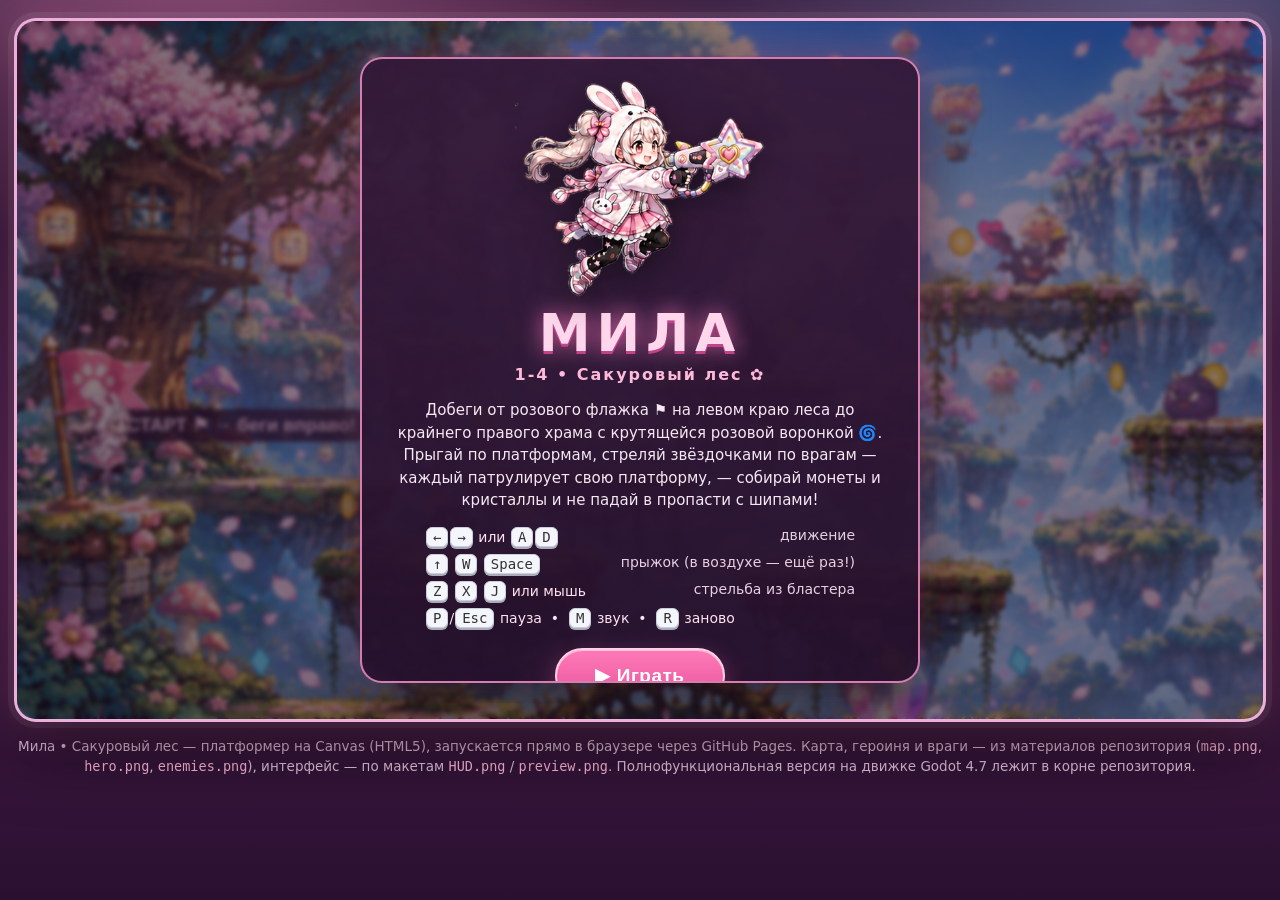
==== docs/index.html @ 4f04f0ec "Добавить HTML5-версию игры в docs/ для запуска через GitHub Pages - docs/: готовая к публикации веб-" ====
<!DOCTYPE html>
<html lang="ru">
<head>
<meta charset="UTF-8">
<meta name="viewport" content="width=device-width, initial-scale=1.0, maximum-scale=1.0, user-scalable=no">
<title>Мила • Сакуровый лес — платформер</title>
<link rel="icon" href="assets/sprites/hero_idle.png">
<link rel="stylesheet" href="style.css">
</head>
<body>
<main class="page">
  <div class="game-shell" id="shell">

    <canvas id="game" width="1280" height="720" aria-label="Игра: Мила в Сакуровом лесу"></canvas>

    <!-- ===== HUD (по макету HUD.png / preview.png) ===== -->
    <div class="hud" id="hud" hidden>
      <!-- слева: профиль -->
      <div class="hud-profile panel">
        <div class="portrait"><img src="assets/sprites/hero_idle.png" alt="Мила"></div>
        <div class="profile-main">
          <div class="hero-name">МИЛА <span class="sakura">✿</span></div>
          <div class="hearts" id="hearts" title="Здоровье"></div>
          <div class="resources">
            <span class="res coin-res">⭐ <b id="coins">0</b></span>
            <span class="res gem-res">♦ <b id="gems">0</b></span>
          </div>
        </div>
      </div>

      <!-- центр: уровень + прогресс -->
      <div class="hud-center">
        <div class="level-banner">❖ 1-4 • САКУРОВЫЙ ЛЕС ❖</div>
        <div class="progress" title="Путь от флажка к порталу">
          <span class="progress-flag">⚑</span>
          <div class="progress-track"><div class="progress-fill" id="progressFill"></div><div class="progress-dot" id="progressDot">🌸</div></div>
          <span class="progress-portal">🌀</span>
        </div>
      </div>

      <!-- справа: комбо, таймер, кнопки -->
      <div class="hud-right">
        <div class="panel combo-panel">КОМБО <b>★ ×<span id="combo">0</span></b></div>
        <div class="panel timer-panel">⏱ <span id="timer">00:00</span></div>
        <button class="icon-btn" id="soundBtn" title="Звук (M)">🔊</button>
        <button class="icon-btn" id="pauseBtn" title="Пауза (P / Esc)">⏸</button>
      </div>

      <!-- слева внизу: подсказки -->
      <div class="hud-controls panel">
        <span><kbd>←</kbd><kbd>→</kbd> движение</span>
        <span><kbd>↑</kbd>/<kbd>Space</kbd> прыжок ×2</span>
        <span><kbd>Z</kbd> атака</span>
      </div>

      <!-- справа внизу: оружие и энергия -->
      <div class="hud-weapon panel">
        <div class="weapon-card active">⭐<small>Z • ∞</small></div>
        <div class="weapon-info">
          <div class="weapon-label">ЗВЁЗДНЫЙ БЛАСТЕР • ЭНЕРГИЯ</div>
          <div class="energy-track"><div class="energy-fill" id="energyFill"></div></div>
          <div class="foes-left">Врагов осталось: <b id="foesLeft">0</b></div>
        </div>
      </div>

      <div class="toast" id="toast" hidden>⚠ ОСТОРОЖНО! ВРАГИ!</div>
    </div>

    <!-- сенсорное управление -->
    <div class="touch" id="touch" hidden>
      <div class="touch-group">
        <button class="touch-btn" data-k="left">◀</button>
        <button class="touch-btn" data-k="right">▶</button>
      </div>
      <div class="touch-group">
        <button class="touch-btn touch-shoot" data-k="shoot">⭐</button>
        <button class="touch-btn touch-jump" data-k="jump">▲</button>
      </div>
    </div>

    <!-- ===== СТАРТОВЫЙ ЭКРАН ===== -->
    <section class="overlay" id="menu">
      <div class="card menu-card">
        <img class="menu-hero" src="assets/sprites/hero_shoot.png" alt="Мила со звёздным бластером">
        <h1>МИЛА</h1>
        <p class="subtitle">1-4 • Сакуровый лес ✿</p>
        <p class="story">Добеги от розового флажка ⚑ на левом краю леса до крайнего
          правого храма с крутящейся розовой воронкой 🌀. Прыгай по платформам,
          стреляй звёздочками по врагам — каждый патрулирует свою платформу, —
          собирай монеты и кристаллы и не падай в пропасти с шипами!</p>
        <div class="controls-grid">
          <div><kbd>←</kbd><kbd>→</kbd> или <kbd>A</kbd><kbd>D</kbd><span>движение</span></div>
          <div><kbd>↑</kbd> <kbd>W</kbd> <kbd>Space</kbd><span>прыжок (в воздухе — ещё раз!)</span></div>
          <div><kbd>Z</kbd> <kbd>X</kbd> <kbd>J</kbd> или мышь<span>стрельба из бластера</span></div>
          <div><kbd>P</kbd>/<kbd>Esc</kbd> пауза &nbsp;•&nbsp; <kbd>M</kbd> звук &nbsp;•&nbsp; <kbd>R</kbd> заново</div>
        </div>
        <button class="big-btn" id="startBtn" disabled>Загрузка…</button>
        <p class="hint" id="loadHint">Загружаем карту и спрайты…</p>
      </div>
    </section>

    <!-- ===== ПАУЗА ===== -->
    <section class="overlay" id="pauseMenu" hidden>
      <div class="card">
        <h2>⏸ Пауза</h2>
        <p class="story">Лепестки сакуры подождут. 🌸</p>
        <button class="big-btn" id="resumeBtn">Продолжить</button>
        <button class="ghost-btn" id="restartBtn2">Начать уровень заново</button>
      </div>
    </section>

    <!-- ===== ПОБЕДА ===== -->
    <section class="overlay" id="winMenu" hidden>
      <div class="card">
        <img class="end-hero" src="assets/sprites/hero_win.png" alt="Мила празднует победу">
        <h2>🎉 Уровень пройден!</h2>
        <p class="story">Мила добралась до храма и шагнула в крутящуюся розовую воронку!</p>
        <div class="stats" id="winStats"></div>
        <button class="big-btn" id="againBtn">Играть ещё раз</button>
      </div>
    </section>

    <!-- ===== ПОРАЖЕНИЕ ===== -->
    <section class="overlay" id="overMenu" hidden>
      <div class="card">
        <img class="end-hero dead" src="assets/sprites/hero_dead.png" alt="Мила упала">
        <h2>💔 Ох, Мила упала…</h2>
        <p class="story">Сердечки закончились. Но сакуровый лес верит в тебя — попробуй ещё раз!</p>
        <div class="stats" id="overStats"></div>
        <button class="big-btn" id="retryBtn">Попробовать снова</button>
      </div>
    </section>
  </div>

  <p class="footer">Мила • Сакуровый лес — платформер на Canvas (HTML5), запускается прямо в браузере через GitHub Pages.
     Карта, героиня и враги — из материалов репозитория
     (<code>map.png</code>, <code>hero.png</code>, <code>enemies.png</code>), интерфейс — по макетам <code>HUD.png</code> / <code>preview.png</code>.
     Полнофункциональная версия на движке Godot 4.7 лежит в корне репозитория.</p>
</main>
<script src="game.js"></script>
</body>
</html>
---- docs/style.css ----
*{box-sizing:border-box}
html,body{margin:0;padding:0}
body{
  min-height:100vh;font-family:"Segoe UI",system-ui,-apple-system,sans-serif;color:#fff;
  background:
    radial-gradient(900px 500px at 15% -5%,rgba(255,150,200,.45),transparent 60%),
    radial-gradient(900px 600px at 90% 0%,rgba(150,200,255,.35),transparent 60%),
    linear-gradient(180deg,#2b1535 0%,#4a1e4d 55%,#2a1030 100%);
  display:flex;justify-content:center;
}
.page{width:min(1320px,100%);padding:18px 14px 26px}
.game-shell{
  position:relative;width:100%;aspect-ratio:16/9;max-height:calc(100vh - 90px);
  margin:0 auto;border-radius:22px;overflow:hidden;background:#8ecdf0;
  border:3px solid rgba(255,170,215,.85);
  box-shadow:0 24px 70px rgba(0,0,0,.55),0 0 0 6px rgba(255,255,255,.08),0 0 44px rgba(255,120,190,.35);
  touch-action:none;user-select:none;-webkit-user-select:none;
}
canvas{position:absolute;inset:0;width:100%;height:100%;display:block}

/* ---------- HUD ---------- */
.hud{position:absolute;inset:0;pointer-events:none;z-index:5}
.hud[hidden]{display:none}
.panel{
  background:linear-gradient(180deg,rgba(43,22,48,.88),rgba(43,22,48,.78));
  border:2px solid rgba(255,150,205,.75);border-radius:16px;
  box-shadow:0 6px 18px rgba(20,0,25,.35),inset 0 1px 0 rgba(255,255,255,.18);
  backdrop-filter:blur(3px);
}
.hud-profile{position:absolute;top:12px;left:12px;display:flex;gap:10px;align-items:center;padding:8px 14px 8px 8px}
.portrait{
  width:58px;height:58px;border-radius:50%;overflow:hidden;flex:0 0 auto;
  background:radial-gradient(circle at 50% 35%,#ffe3f1,#ffb9d9);
  border:3px solid #ff8fc4;box-shadow:0 0 0 2px #fff3,0 0 14px #ff8fc4;
}
.portrait img{width:100%;height:100%;object-fit:cover;object-position:50% 8%;transform:scale(1.55)}
.hero-name{font-weight:900;font-size:22px;letter-spacing:2px;color:#ffd7ec;text-shadow:0 2px 0 #c2438b,0 0 12px rgba(255,120,190,.7);line-height:1}
.sakura{color:#ff9ecb;font-size:16px}
.hearts{font-size:19px;letter-spacing:2px;margin:3px 0 2px;color:#ff5f9e;text-shadow:0 1px 0 #7c1d4e}
.hearts .off{filter:grayscale(1);opacity:.35}
.resources{display:flex;gap:8px;font-size:14px}
.res{background:rgba(0,0,0,.35);border:1px solid rgba(255,255,255,.25);padding:1px 9px;border-radius:999px}
.coin-res{color:#ffd94d}.gem-res{color:#7fe3ff}

.hud-center{position:absolute;top:12px;left:50%;transform:translateX(-50%);width:min(430px,38%);text-align:center}
.level-banner{
  display:inline-block;font-weight:900;letter-spacing:1px;font-size:clamp(13px,1.6vw,19px);color:#ffe9f5;
  background:linear-gradient(90deg,#e7549b,#ff8fc4,#e7549b);padding:8px 22px;border-radius:999px;
  border:2px solid #ffd0e6;box-shadow:0 6px 16px rgba(60,0,40,.4);text-shadow:0 1px 2px #8c2560;white-space:nowrap;
}
.progress{display:flex;align-items:center;gap:6px;margin-top:8px;font-size:15px}
.progress-track{position:relative;flex:1;height:10px;background:rgba(30,10,35,.65);border:1px solid rgba(255,170,215,.6);border-radius:99px}
.progress-fill{height:100%;width:0%;border-radius:99px;background:linear-gradient(90deg,#ff8fc4,#ffd94d)}
.progress-dot{position:absolute;top:50%;left:0%;transform:translate(-50%,-58%);font-size:15px}
.progress-flag{color:#ff8fc4}.progress-portal{color:#c9a6ff}

.hud-right{position:absolute;top:12px;right:12px;display:flex;gap:8px;align-items:flex-start;pointer-events:auto}
.combo-panel,.timer-panel{padding:9px 13px;font-size:15px;color:#ffd7ec}
.combo-panel b{color:#ffd94d;font-size:18px}
.icon-btn{
  pointer-events:auto;cursor:pointer;width:42px;height:42px;font-size:19px;color:#fff;
  background:linear-gradient(180deg,rgba(43,22,48,.9),rgba(43,22,48,.75));
  border:2px solid rgba(255,150,205,.75);border-radius:13px;box-shadow:0 6px 14px rgba(20,0,25,.35);
}
.icon-btn:hover{border-color:#fff;transform:translateY(-1px)}

.hud-controls{position:absolute;left:12px;bottom:12px;padding:9px 13px;display:flex;gap:14px;font-size:13px;color:#ffe3f1}
kbd{
  display:inline-block;min-width:22px;text-align:center;padding:1px 6px;margin:0 1px;border-radius:6px;
  background:#f4f6fb;color:#333;font:700 12px/1.5 inherit;border:1px solid #c9cedb;box-shadow:0 2px 0 #aab;
}
.hud-weapon{position:absolute;right:12px;bottom:12px;padding:9px 13px;display:flex;gap:11px;align-items:center;min-width:250px}
.weapon-card{
  width:52px;height:52px;border-radius:13px;display:flex;flex-direction:column;align-items:center;justify-content:center;
  font-size:24px;background:radial-gradient(circle at 50% 30%,#ff9ecb,#d63384);border:2px solid #ffd0e6;box-shadow:0 0 14px rgba(255,110,180,.8);
}
.weapon-card small{font-size:10px;font-weight:800}
.weapon-label{font-size:11px;font-weight:800;letter-spacing:.6px;color:#ffd7ec}
.energy-track{height:11px;margin:5px 0 4px;background:rgba(0,0,0,.45);border:1px solid rgba(255,170,215,.55);border-radius:99px;overflow:hidden}
.energy-fill{height:100%;width:100%;background:repeating-linear-gradient(90deg,#ff5fa8 0 12px,#ff8fc4 12px 24px)}
.energy-fill.low{background:#ff4040}
.foes-left{font-size:12px;color:#e9d8ff}

.toast{
  position:absolute;top:86px;right:14px;padding:10px 16px;border-radius:14px;font-weight:900;color:#5b2144;
  background:linear-gradient(180deg,#fff,#ffd7ec);border:2px solid #ff8fc4;box-shadow:0 10px 24px rgba(40,0,30,.4);
  animation:toastIn .25s ease-out;
}
@keyframes toastIn{from{transform:translateX(20px);opacity:0}to{transform:none;opacity:1}}

/* ---------- сенсорные кнопки ---------- */
.touch{position:absolute;left:0;right:0;bottom:64px;display:flex;justify-content:space-between;padding:0 14px;z-index:6;pointer-events:none}
.touch[hidden]{display:none}
.touch-group{display:flex;gap:12px}
.touch-btn{
  pointer-events:auto;width:62px;height:62px;border-radius:50%;font-size:24px;color:#fff;cursor:pointer;
  background:rgba(43,22,48,.55);border:2px solid rgba(255,170,215,.8);backdrop-filter:blur(2px);
}
.touch-btn.on{background:rgba(255,95,168,.75)}

/* ---------- экраны ---------- */
.overlay{
  position:absolute;inset:0;z-index:10;display:flex;align-items:center;justify-content:center;padding:16px;
  background:radial-gradient(800px 480px at 50% 30%,rgba(255,170,215,.28),transparent 65%),rgba(30,8,32,.55);backdrop-filter:blur(2px);
}
.overlay[hidden]{display:none}
.card{
  position:relative;width:min(560px,94%);max-height:94%;overflow:auto;text-align:center;padding:26px 30px 24px;border-radius:22px;
  background:linear-gradient(180deg,rgba(52,26,58,.95),rgba(38,16,44,.95));
  border:2px solid rgba(255,150,205,.8);box-shadow:0 24px 60px rgba(0,0,0,.6),0 0 34px rgba(255,120,190,.3);
}
.card h1{margin:2px 0 0;font-size:52px;letter-spacing:6px;color:#ffd7ec;text-shadow:0 3px 0 #c2438b,0 0 22px rgba(255,120,190,.8)}
.card h2{margin:4px 0 6px;font-size:32px;color:#ffd7ec;text-shadow:0 2px 0 #c2438b}
.subtitle{margin:2px 0 10px;font-weight:800;letter-spacing:2px;color:#ffb9d9}
.story{color:#f6e7f3;line-height:1.5;font-size:15px}
.menu-hero{width:min(250px,55%);margin-top:-6px;filter:drop-shadow(0 10px 16px rgba(0,0,0,.45))}
.end-hero{width:min(190px,50%);filter:drop-shadow(0 10px 16px rgba(0,0,0,.45))}
.end-hero.dead{width:min(230px,60%)}
.controls-grid{display:grid;gap:7px;margin:14px auto 4px;text-align:left;font-size:14px;color:#ffe3f1;max-width:430px}
.controls-grid span{float:right;color:#e9cfe2}
.big-btn{
  cursor:pointer;margin-top:16px;padding:14px 38px;font-size:19px;font-weight:900;letter-spacing:.5px;color:#fff;
  background:linear-gradient(180deg,#ff7ab8,#e7549b);border:2px solid #ffd0e6;border-radius:999px;
  box-shadow:0 10px 24px rgba(231,84,155,.45),inset 0 1px 0 #fff8;transition:transform .12s,box-shadow .12s;
}
.big-btn:hover:not(:disabled){transform:translateY(-2px) scale(1.02);box-shadow:0 14px 30px rgba(231,84,155,.6)}
.big-btn:disabled{opacity:.55;cursor:wait}
.ghost-btn{
  display:block;margin:12px auto 0;cursor:pointer;padding:10px 22px;font-weight:700;color:#ffd7ec;background:transparent;
  border:2px solid rgba(255,150,205,.6);border-radius:999px;
}
.ghost-btn:hover{border-color:#fff}
.hint{font-size:13px;color:#d9b8d2}
.stats{display:flex;flex-wrap:wrap;gap:9px;justify-content:center;margin-top:12px}
.stats div{background:rgba(255,255,255,.08);border:1px solid rgba(255,170,215,.45);border-radius:13px;padding:9px 14px;font-size:14px}
.stats b{display:block;font-size:20px;color:#ffd94d}
.footer{text-align:center;color:#e5c6de;font-size:13.5px;line-height:1.5}
.footer code{color:#ffb9d9}

@media (max-width:760px){
  .hud-controls{display:none}
  .hud-center{width:44%}
  .level-banner{font-size:12px;padding:6px 12px}
  .portrait{width:44px;height:44px}.hero-name{font-size:17px}.hearts{font-size:15px}
  .hud-weapon{min-width:0}.weapon-info{display:none}
  .combo-panel,.timer-panel{font-size:12px;padding:7px 9px}
  .card h1{font-size:38px}
  .page{padding:8px 6px 16px}
}
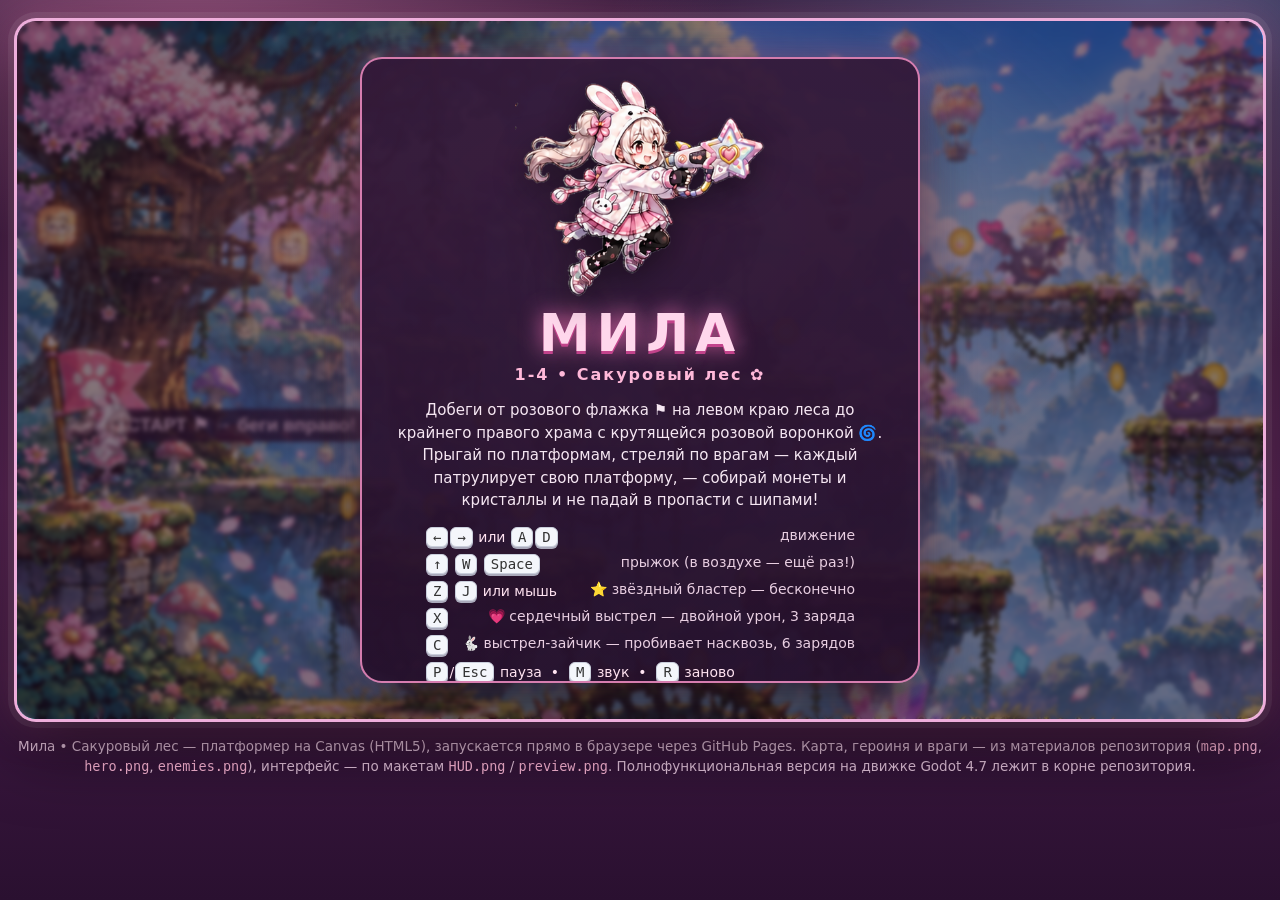
==== commit 76ddbd37: "Добавить панель способностей Z/X/C из макета HUD.png - scripts/player.gd: три оружия — Z (звёздный б" ====
--- a/docs/index.html
+++ b/docs/index.html
@@ -50,14 +50,18 @@
       <div class="hud-controls panel">
         <span><kbd>←</kbd><kbd>→</kbd> движение</span>
         <span><kbd>↑</kbd>/<kbd>Space</kbd> прыжок ×2</span>
-        <span><kbd>Z</kbd> атака</span>
+        <span><kbd>Z</kbd>/<kbd>X</kbd>/<kbd>C</kbd> оружие</span>
       </div>
 
-      <!-- справа внизу: оружие и энергия -->
+      <!-- справа внизу: панель способностей (Z/X/C) и энергия -->
       <div class="hud-weapon panel">
-        <div class="weapon-card active">⭐<small>Z • ∞</small></div>
+        <div class="weapon-cards">
+          <div class="weapon-card active" title="Звёздный бластер — бесконечно">⭐<small>Z • ∞</small></div>
+          <div class="weapon-card" id="heartCard" title="Сердечный выстрел — двойной урон">💗<small>X • <span id="heartCharges">3</span>/3</small></div>
+          <div class="weapon-card" id="bunnyCard" title="Выстрел-зайчик — пробивает насквозь">🐇<small>C • <span id="bunnyCharges">6</span>/6</small></div>
+        </div>
         <div class="weapon-info">
-          <div class="weapon-label">ЗВЁЗДНЫЙ БЛАСТЕР • ЭНЕРГИЯ</div>
+          <div class="weapon-label">ПАТРОНЫ • ЭНЕРГИЯ</div>
           <div class="energy-track"><div class="energy-fill" id="energyFill"></div></div>
           <div class="foes-left">Врагов осталось: <b id="foesLeft">0</b></div>
         </div>
@@ -73,6 +77,8 @@
         <button class="touch-btn" data-k="right">▶</button>
       </div>
       <div class="touch-group">
+        <button class="touch-btn touch-bunny" data-k="bunny">🐇</button>
+        <button class="touch-btn touch-heart" data-k="heart">💗</button>
         <button class="touch-btn touch-shoot" data-k="shoot">⭐</button>
         <button class="touch-btn touch-jump" data-k="jump">▲</button>
       </div>
@@ -86,12 +92,14 @@
         <p class="subtitle">1-4 • Сакуровый лес ✿</p>
         <p class="story">Добеги от розового флажка ⚑ на левом краю леса до крайнего
           правого храма с крутящейся розовой воронкой 🌀. Прыгай по платформам,
-          стреляй звёздочками по врагам — каждый патрулирует свою платформу, —
+          стреляй по врагам — каждый патрулирует свою платформу, —
           собирай монеты и кристаллы и не падай в пропасти с шипами!</p>
         <div class="controls-grid">
           <div><kbd>←</kbd><kbd>→</kbd> или <kbd>A</kbd><kbd>D</kbd><span>движение</span></div>
           <div><kbd>↑</kbd> <kbd>W</kbd> <kbd>Space</kbd><span>прыжок (в воздухе — ещё раз!)</span></div>
-          <div><kbd>Z</kbd> <kbd>X</kbd> <kbd>J</kbd> или мышь<span>стрельба из бластера</span></div>
+          <div><kbd>Z</kbd> <kbd>J</kbd> или мышь<span>⭐ звёздный бластер — бесконечно</span></div>
+          <div><kbd>X</kbd><span>💗 сердечный выстрел — двойной урон, 3 заряда</span></div>
+          <div><kbd>C</kbd><span>🐇 выстрел-зайчик — пробивает насквозь, 6 зарядов</span></div>
           <div><kbd>P</kbd>/<kbd>Esc</kbd> пауза &nbsp;•&nbsp; <kbd>M</kbd> звук &nbsp;•&nbsp; <kbd>R</kbd> заново</div>
         </div>
         <button class="big-btn" id="startBtn" disabled>Загрузка…</button>
--- a/docs/style.css
+++ b/docs/style.css
@@ -69,12 +69,15 @@
   display:inline-block;min-width:22px;text-align:center;padding:1px 6px;margin:0 1px;border-radius:6px;
   background:#f4f6fb;color:#333;font:700 12px/1.5 inherit;border:1px solid #c9cedb;box-shadow:0 2px 0 #aab;
 }
-.hud-weapon{position:absolute;right:12px;bottom:12px;padding:9px 13px;display:flex;gap:11px;align-items:center;min-width:250px}
+.hud-weapon{position:absolute;right:12px;bottom:12px;padding:9px 13px;display:flex;gap:11px;align-items:center;min-width:330px}
+.weapon-cards{display:flex;gap:7px}
 .weapon-card{
-  width:52px;height:52px;border-radius:13px;display:flex;flex-direction:column;align-items:center;justify-content:center;
-  font-size:24px;background:radial-gradient(circle at 50% 30%,#ff9ecb,#d63384);border:2px solid #ffd0e6;box-shadow:0 0 14px rgba(255,110,180,.8);
+  width:48px;height:48px;border-radius:13px;display:flex;flex-direction:column;align-items:center;justify-content:center;
+  font-size:21px;background:radial-gradient(circle at 50% 30%,#ff9ecb,#d63384);border:2px solid #ffd0e6;box-shadow:0 0 14px rgba(255,110,180,.8);
+  transition:opacity .2s,filter .2s;
 }
-.weapon-card small{font-size:10px;font-weight:800}
+.weapon-card.empty{opacity:.4;filter:grayscale(.7);box-shadow:none}
+.weapon-card small{font-size:9px;font-weight:800}
 .weapon-label{font-size:11px;font-weight:800;letter-spacing:.6px;color:#ffd7ec}
 .energy-track{height:11px;margin:5px 0 4px;background:rgba(0,0,0,.45);border:1px solid rgba(255,170,215,.55);border-radius:99px;overflow:hidden}
 .energy-fill{height:100%;width:100%;background:repeating-linear-gradient(90deg,#ff5fa8 0 12px,#ff8fc4 12px 24px)}
@@ -91,12 +94,13 @@
 /* ---------- сенсорные кнопки ---------- */
 .touch{position:absolute;left:0;right:0;bottom:64px;display:flex;justify-content:space-between;padding:0 14px;z-index:6;pointer-events:none}
 .touch[hidden]{display:none}
-.touch-group{display:flex;gap:12px}
+.touch-group{display:flex;gap:10px;align-items:flex-end}
 .touch-btn{
   pointer-events:auto;width:62px;height:62px;border-radius:50%;font-size:24px;color:#fff;cursor:pointer;
   background:rgba(43,22,48,.55);border:2px solid rgba(255,170,215,.8);backdrop-filter:blur(2px);
 }
 .touch-btn.on{background:rgba(255,95,168,.75)}
+.touch-heart,.touch-bunny{width:48px;height:48px;font-size:18px}
 
 /* ---------- экраны ---------- */
 .overlay{
